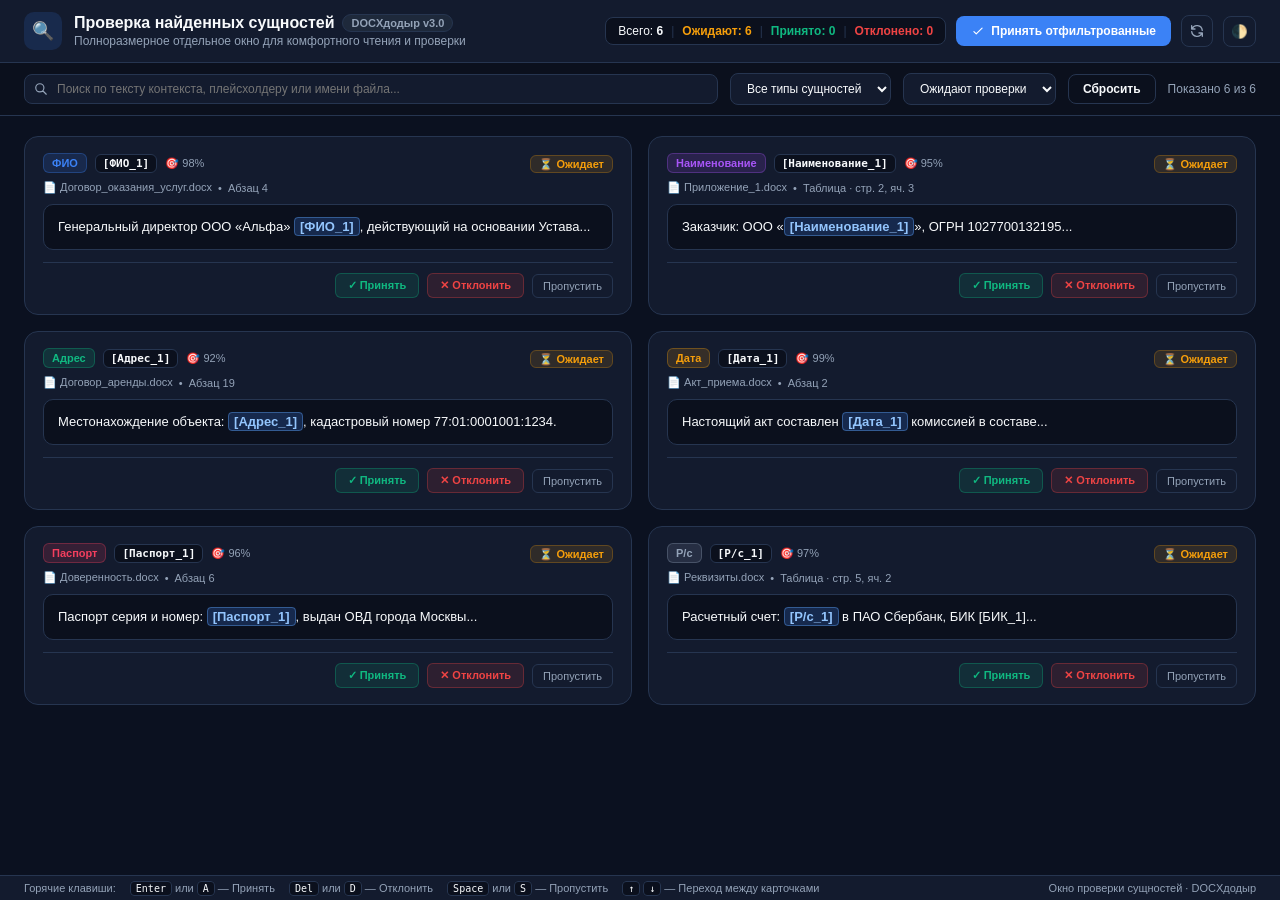
==== web/review_window.html @ bb22cbf1 "feat: initial public release of DOCXдодыр v3.0.1" ====
<!DOCTYPE html>
<html lang="ru" class="dark">
<head>
    <meta charset="UTF-8">
    <meta name="viewport" content="width=device-width, initial-scale=1.0">
    <title>Проверка найденных сущностей — DOCXдодыр</title>
    <style>
        :root {
            --bg-body: #f1f5f9;
            --bg-header: #ffffff;
            --bg-card: #ffffff;
            --bg-inner: #f8fafc;
            --border: #e2e8f0;
            --border-hover: #3b82f6;
            --text-main: #0f172a;
            --text-muted: #64748b;
            --primary: #2563eb;
            --primary-hover: #1d4ed8;
            --badge-bg: #e2e8f0;
            --badge-text: #334155;
            --token-bg: rgba(37, 99, 235, 0.12);
            --token-border: rgba(37, 99, 235, 0.3);
            --token-text: #1d4ed8;
        }

        html.dark {
            --bg-body: #0b1120;
            --bg-header: #131b2e;
            --bg-card: #131b2e;
            --bg-inner: #0b101d;
            --border: #263550;
            --border-hover: #60a5fa;
            --text-main: #f8fafc;
            --text-muted: #94a3b8;
            --primary: #3b82f6;
            --primary-hover: #2563eb;
            --badge-bg: #1e293b;
            --badge-text: #cbd5e1;
            --token-bg: rgba(59, 130, 246, 0.22);
            --token-border: rgba(96, 165, 250, 0.4);
            --token-text: #93c5fd;
        }

        * {
            box-sizing: border-box;
            margin: 0;
            padding: 0;
        }

        body {
            background-color: var(--bg-body);
            color: var(--text-main);
            font-family: -apple-system, BlinkMacSystemFont, "Segoe UI", Roboto, "Helvetica Neue", Arial, sans-serif;
            height: 100vh;
            display: flex;
            flex-direction: column;
            overflow: hidden;
        }

        /* Top Header */
        header {
            background-color: var(--bg-header);
            border-bottom: 1px solid var(--border);
            padding: 12px 24px;
            display: flex;
            align-items: center;
            justify-content: space-between;
            gap: 16px;
            flex-shrink: 0;
            box-shadow: 0 1px 3px rgba(0,0,0,0.05);
        }

        .header-title-box {
            display: flex;
            align-items: center;
            gap: 12px;
        }

        .header-icon {
            width: 38px;
            height: 38px;
            border-radius: 10px;
            background: rgba(59, 130, 246, 0.15);
            color: var(--primary);
            display: flex;
            align-items: center;
            justify-content: center;
            font-size: 18px;
        }

        .header-title {
            font-size: 16px;
            font-weight: 700;
            color: var(--text-main);
            display: flex;
            align-items: center;
            gap: 8px;
        }

        .header-subtitle {
            font-size: 12px;
            color: var(--text-muted);
            margin-top: 2px;
        }

        .badge-app {
            font-size: 11px;
            font-weight: 600;
            padding: 2px 8px;
            border-radius: 9999px;
            background: var(--badge-bg);
            color: var(--text-muted);
            border: 1px solid var(--border);
        }

        /* Stats & Toolbar */
        .stats-pills {
            display: flex;
            align-items: center;
            gap: 8px;
            background: var(--bg-inner);
            border: 1px solid var(--border);
            padding: 6px 12px;
            border-radius: 8px;
            font-size: 12px;
        }

        .stats-pills .divider {
            color: var(--border);
        }

        .stat-val-amber { color: #f59e0b; font-weight: 600; }
        .stat-val-green { color: #10b981; font-weight: 600; }
        .stat-val-red { color: #ef4444; font-weight: 600; }

        .btn {
            display: inline-flex;
            align-items: center;
            justify-content: center;
            gap: 6px;
            padding: 7px 14px;
            font-size: 12px;
            font-weight: 600;
            border-radius: 8px;
            border: 1px solid transparent;
            cursor: pointer;
            transition: all 0.15s ease;
            white-space: nowrap;
        }

        .btn-primary {
            background-color: var(--primary);
            color: #ffffff;
        }
        .btn-primary:hover {
            background-color: var(--primary-hover);
        }

        .btn-outline {
            background-color: transparent;
            border-color: var(--border);
            color: var(--text-main);
        }
        .btn-outline:hover {
            background-color: var(--bg-inner);
            border-color: var(--border-hover);
        }

        .btn-icon {
            padding: 7px;
            color: var(--text-muted);
            background: transparent;
            border: 1px solid var(--border);
            border-radius: 8px;
            cursor: pointer;
            display: flex;
            align-items: center;
            justify-content: center;
        }
        .btn-icon:hover {
            color: var(--text-main);
            background: var(--bg-inner);
        }

        /* Filter Toolbar */
        .filter-toolbar {
            background-color: var(--bg-inner);
            border-bottom: 1px solid var(--border);
            padding: 10px 24px;
            display: flex;
            align-items: center;
            gap: 12px;
            flex-wrap: wrap;
            flex-shrink: 0;
        }

        .input-search-box {
            position: relative;
            flex: 1;
            min-width: 240px;
        }
        .input-search-box input {
            width: 100%;
            padding: 7px 12px 7px 32px;
            font-size: 12px;
            border-radius: 8px;
            border: 1px solid var(--border);
            background-color: var(--bg-header);
            color: var(--text-main);
            outline: none;
        }
        .input-search-box input:focus {
            border-color: var(--primary);
            box-shadow: 0 0 0 2px rgba(59, 130, 246, 0.2);
        }
        .input-search-box svg {
            position: absolute;
            left: 10px;
            top: 50%;
            transform: translateY(-50%);
            width: 14px;
            height: 14px;
            color: var(--text-muted);
        }

        select {
            padding: 7px 12px;
            font-size: 12px;
            border-radius: 8px;
            border: 1px solid var(--border);
            background-color: var(--bg-header);
            color: var(--text-main);
            outline: none;
            cursor: pointer;
        }
        select:focus {
            border-color: var(--primary);
        }

        .filter-hint {
            font-size: 12px;
            color: var(--text-muted);
            margin-left: auto;
            white-space: nowrap;
        }

        /* Main Content Cards Feed */
        main {
            flex: 1;
            overflow-y: auto;
            padding: 20px 24px;
        }

        .cards-grid {
            display: grid;
            grid-template-columns: repeat(auto-fill, minmax(500px, 1fr));
            gap: 16px;
            max-width: 1600px;
            margin: 0 auto;
        }

        @media (max-width: 640px) {
            .cards-grid {
                grid-template-columns: 1fr;
            }
        }

        .card {
            background-color: var(--bg-card);
            border: 1px solid var(--border);
            border-radius: 14px;
            padding: 16px 18px;
            display: flex;
            flex-direction: column;
            justify-content: space-between;
            gap: 12px;
            transition: border-color 0.15s ease, box-shadow 0.15s ease;
        }
        .card:hover {
            border-color: var(--border-hover);
            box-shadow: 0 4px 18px rgba(0,0,0,0.06);
        }
        .card.selected {
            border-color: var(--primary);
            box-shadow: 0 0 0 2px var(--primary);
        }

        .card-top {
            display: flex;
            align-items: center;
            justify-content: space-between;
            gap: 8px;
            flex-wrap: wrap;
        }

        .card-tags {
            display: flex;
            align-items: center;
            gap: 8px;
            flex-wrap: wrap;
        }

        .pill-type {
            font-size: 11px;
            font-weight: 700;
            padding: 3px 8px;
            border-radius: 6px;
            border: 1px solid transparent;
        }
        .pill-token {
            font-family: ui-monospace, SFMono-Regular, Menlo, Monaco, Consolas, monospace;
            font-size: 11px;
            font-weight: 600;
            padding: 2px 7px;
            border-radius: 6px;
            background: var(--bg-inner);
            color: var(--text-main);
            border: 1px solid var(--border);
        }

        .pill-status {
            font-size: 11px;
            font-weight: 600;
            padding: 2px 8px;
            border-radius: 6px;
            border: 1px solid transparent;
        }
        .status-pending { background: rgba(245, 158, 11, 0.12); color: #f59e0b; border-color: rgba(245, 158, 11, 0.25); }
        .status-accepted { background: rgba(16, 185, 129, 0.12); color: #10b981; border-color: rgba(16, 185, 129, 0.25); }
        .status-rejected { background: rgba(239, 68, 68, 0.12); color: #ef4444; border-color: rgba(239, 68, 68, 0.25); }
        .status-skipped { background: rgba(148, 163, 184, 0.12); color: #94a3b8; border-color: rgba(148, 163, 184, 0.25); }

        .card-meta {
            font-size: 11px;
            color: var(--text-muted);
            display: flex;
            align-items: center;
            gap: 6px;
        }

        .card-context {
            background-color: var(--bg-inner);
            border: 1px solid var(--border);
            border-radius: 10px;
            padding: 12px 14px;
            font-size: 13px;
            line-height: 1.55;
            color: var(--text-main);
            word-break: break-word;
        }

        .highlight-token {
            background-color: var(--token-bg);
            color: var(--token-text);
            border: 1px solid var(--token-border);
            border-radius: 4px;
            padding: 1px 5px;
            font-weight: 600;
        }

        .card-actions {
            display: flex;
            align-items: center;
            justify-content: flex-end;
            gap: 8px;
            border-top: 1px solid var(--border);
            padding-top: 10px;
        }

        .btn-act-accept {
            background: rgba(16, 185, 129, 0.12);
            color: #10b981;
            border: 1px solid rgba(16, 185, 129, 0.3);
            font-size: 11px;
            font-weight: 600;
            padding: 5px 12px;
            border-radius: 6px;
            cursor: pointer;
            transition: all 0.15s;
        }
        .btn-act-accept:hover {
            background: rgba(16, 185, 129, 0.22);
        }

        .btn-act-reject {
            background: rgba(239, 68, 68, 0.12);
            color: #ef4444;
            border: 1px solid rgba(239, 68, 68, 0.3);
            font-size: 11px;
            font-weight: 600;
            padding: 5px 12px;
            border-radius: 6px;
            cursor: pointer;
            transition: all 0.15s;
        }
        .btn-act-reject:hover {
            background: rgba(239, 68, 68, 0.22);
        }

        .btn-act-skip {
            background: transparent;
            color: var(--text-muted);
            border: 1px solid var(--border);
            font-size: 11px;
            font-weight: 500;
            padding: 5px 10px;
            border-radius: 6px;
            cursor: pointer;
            transition: all 0.15s;
        }
        .btn-act-skip:hover {
            color: var(--text-main);
            background: var(--bg-inner);
        }

        /* Bottom Status Footer */
        footer {
            background-color: var(--bg-header);
            border-top: 1px solid var(--border);
            padding: 6px 24px;
            font-size: 11px;
            color: var(--text-muted);
            display: flex;
            align-items: center;
            justify-content: space-between;
            flex-shrink: 0;
        }

        kbd {
            font-family: ui-monospace, SFMono-Regular, monospace;
            background: var(--bg-inner);
            border: 1px solid var(--border);
            border-radius: 4px;
            padding: 1px 5px;
            font-size: 10px;
            color: var(--text-main);
        }

        .empty-state {
            text-align: center;
            padding: 64px 16px;
            color: var(--text-muted);
        }
        .empty-icon {
            font-size: 42px;
            margin-bottom: 12px;
        }

        /* Custom Scrollbar */
        ::-webkit-scrollbar { width: 8px; height: 8px; }
        ::-webkit-scrollbar-track { background: transparent; }
        ::-webkit-scrollbar-thumb { background: rgba(148, 163, 184, 0.25); border-radius: 4px; }
        ::-webkit-scrollbar-thumb:hover { background: rgba(148, 163, 184, 0.45); }
    </style>
</head>
<body>

    <!-- Header -->
    <header>
        <div class="header-title-box">
            <div class="header-icon">🔍</div>
            <div>
                <div class="header-title">
                    <span>Проверка найденных сущностей</span>
                    <span class="badge-app">DOCXдодыр v3.0</span>
                </div>
                <p class="header-subtitle">Полноразмерное отдельное окно для комфортного чтения и проверки</p>
            </div>
        </div>

        <div style="display: flex; align-items: center; gap: 10px; flex-wrap: wrap;">
            <div class="stats-pills">
                <span>Всего: <strong id="stat-total">0</strong></span>
                <span class="divider">|</span>
                <span class="stat-val-amber">Ожидают: <strong id="stat-pending">0</strong></span>
                <span class="divider">|</span>
                <span class="stat-val-green">Принято: <strong id="stat-accepted">0</strong></span>
                <span class="divider">|</span>
                <span class="stat-val-red">Отклонено: <strong id="stat-rejected">0</strong></span>
            </div>

            <button type="button" class="btn btn-primary" onclick="batchAcceptFiltered()">
                <svg style="width:14px;height:14px;" fill="none" stroke="currentColor" viewBox="0 0 24 24"><path stroke-linecap="round" stroke-linejoin="round" stroke-width="2" d="M5 13l4 4L19 7"/></svg>
                <span>Принять отфильтрованные</span>
            </button>

            <button type="button" class="btn-icon" onclick="refreshList(true)" title="Обновить список">
                <svg style="width:16px;height:16px;" fill="none" stroke="currentColor" viewBox="0 0 24 24"><path stroke-linecap="round" stroke-linejoin="round" stroke-width="2" d="M4 4v5h.582m15.356 2A8.001 8.001 0 004.582 9m0 0H9m11 11v-5h-.581m0 0a8.003 8.003 0 01-15.357-2m15.357 2H15"/></svg>
            </button>

            <button type="button" class="btn-icon" onclick="toggleTheme()" title="Переключить тему">
                <span id="theme-toggle-label">🌓</span>
            </button>
        </div>
    </header>

    <!-- Filters Bar -->
    <div class="filter-toolbar">
        <div class="input-search-box">
            <svg fill="none" stroke="currentColor" viewBox="0 0 24 24"><path stroke-linecap="round" stroke-linejoin="round" stroke-width="2" d="M21 21l-6-6m2-5a7 7 0 11-14 0 7 7 0 0114 0z"/></svg>
            <input type="search" id="filter-search" oninput="onFilterChange()" placeholder="Поиск по тексту контекста, плейсхолдеру или имени файла...">
        </div>

        <select id="filter-type" onchange="onFilterChange()">
            <option value="">Все типы сущностей</option>
        </select>

        <select id="filter-status" onchange="onFilterChange()">
            <option value="pending" selected>Ожидают проверки</option>
            <option value="">Все статусы</option>
            <option value="accepted">Принято</option>
            <option value="rejected">Отклонено</option>
            <option value="skipped">Пропущено</option>
        </select>

        <button type="button" class="btn btn-outline" onclick="resetFilters()">Сбросить</button>

        <span id="filter-hint" class="filter-hint">Загрузка...</span>
    </div>

    <!-- Cards Feed -->
    <main>
        <div id="findings-list" class="cards-grid"></div>

        <div id="empty-state" class="empty-state" style="display:none;">
            <div class="empty-icon">✨</div>
            <h3 style="font-size:16px;font-weight:600;margin-bottom:6px;">Нет находок для проверки</h3>
            <p style="font-size:12px;">Все сущности уже проверены или не подходят под выбранные фильтры.</p>
        </div>

        <div id="load-more-box" style="text-align:center;padding:24px 0;display:none;">
            <button type="button" id="btn-load-more" class="btn btn-outline" style="padding:8px 24px;" onclick="loadMore()">
                Показать следующие находки
            </button>
        </div>
    </main>

    <!-- Footer -->
    <footer>
        <div style="display:flex;align-items:center;gap:14px;">
            <span>Горячие клавиши:</span>
            <span><kbd>Enter</kbd> или <kbd>A</kbd> — Принять</span>
            <span><kbd>Del</kbd> или <kbd>D</kbd> — Отклонить</span>
            <span><kbd>Space</kbd> или <kbd>S</kbd> — Пропустить</span>
            <span><kbd>↑</kbd> <kbd>↓</kbd> — Переход между карточками</span>
        </div>
        <span>Окно проверки сущностей · DOCXдодыр</span>
    </footer>

    <script>
        const state = {
            items: [],
            summary: {},
            totalFiltered: 0,
            limit: 60,
            offset: 0,
            selectedIndex: -1
        };

        // Theme management
        function initTheme() {
            let theme = 'dark';
            try { theme = localStorage.getItem('theme') || 'dark'; } catch(e) {}
            const isDark = theme === 'dark' || (theme === 'system' && window.matchMedia('(prefers-color-scheme: dark)').matches);
            document.documentElement.classList.toggle('dark', isDark);
        }

        function toggleTheme() {
            const isDark = document.documentElement.classList.toggle('dark');
            try { localStorage.setItem('theme', isDark ? 'dark' : 'light'); } catch(e) {}
        }

        function getFilters() {
            return {
                search: document.getElementById('filter-search').value.trim().toLowerCase(),
                entity_type: document.getElementById('filter-type').value,
                status: document.getElementById('filter-status').value
            };
        }

        let filterTimer = null;
        function onFilterChange() {
            clearTimeout(filterTimer);
            filterTimer = setTimeout(() => {
                refreshList(true);
            }, 250);
        }

        function resetFilters() {
            document.getElementById('filter-search').value = '';
            document.getElementById('filter-type').value = '';
            document.getElementById('filter-status').value = 'pending';
            refreshList(true);
        }

        function getTypeStyles(type) {
            const t = (type || '').toLowerCase();
            if (t.includes('фио')) return { bg: 'rgba(59, 130, 246, 0.15)', text: '#3b82f6', border: 'rgba(59, 130, 246, 0.3)' };
            if (t.includes('наименование') || t.includes('организац')) return { bg: 'rgba(168, 85, 247, 0.15)', text: '#a855f7', border: 'rgba(168, 85, 247, 0.3)' };
            if (t.includes('адрес')) return { bg: 'rgba(16, 185, 129, 0.15)', text: '#10b981', border: 'rgba(16, 185, 129, 0.3)' };
            if (t.includes('дата')) return { bg: 'rgba(245, 158, 11, 0.15)', text: '#f59e0b', border: 'rgba(245, 158, 11, 0.3)' };
            if (t.includes('паспорт') || t.includes('документ')) return { bg: 'rgba(244, 63, 94, 0.15)', text: '#f43f5e', border: 'rgba(244, 63, 94, 0.3)' };
            if (t.includes('счет') || t.includes('банк') || t.includes('инн')) return { bg: 'rgba(6, 182, 212, 0.15)', text: '#06b6d4', border: 'rgba(6, 182, 212, 0.3)' };
            return { bg: 'rgba(148, 163, 184, 0.15)', text: '#94a3b8', border: 'rgba(148, 163, 184, 0.3)' };
        }

        function formatPosition(p) {
            if (!p || typeof p !== 'object') return '';
            if (p.kind === 'cell' && p.sheet) return `Лист «${p.sheet}», ячейка ${p.cell || ''}`;
            if (p.kind === 'table_cell') return `${p.scope === 'header_footer' ? 'Колонтитул' : 'Таблица'} · стр. ${(p.row || 0) + 1}, яч. ${(p.column || 0) + 1}`;
            if (p.kind === 'paragraph') return `${p.scope === 'header_footer' ? 'Колонтитул' : 'Абзац'} ${(p.index || 0) + 1}`;
            if (p.page != null) return `Страница ${Number(p.page) + 1}`;
            return '';
        }

        function highlightContext(context, placeholder) {
            if (!context) return '—';
            const div = document.createElement('div');
            div.textContent = context;
            let safe = div.innerHTML;

            if (placeholder) {
                const escaped = placeholder.replace(/[-\/\\^$*+?.()|[\]{}]/g, '\\$&');
                safe = safe.replace(new RegExp(`(${escaped})`, 'gi'), '<span class="highlight-token">$1</span>');
            }
            return safe;
        }

        async function fetchFindings(reset = false) {
            if (reset) {
                state.offset = 0;
                state.items = [];
            }
            const filters = getFilters();
            const api = window.pywebview && window.pywebview.api;
            
            if (api && typeof api.get_review_findings === 'function') {
                try {
                    const res = await api.get_review_findings(
                        filters.entity_type,
                        filters.search,
                        filters.status,
                        0,
                        state.limit,
                        state.offset
                    );
                    return res;
                } catch(e) {
                    console.error('Error in get_review_findings:', e);
                }
            }

            // Fallback for standalone demo
            return getMockFindings(filters, state.limit, state.offset);
        }

        async function refreshList(reset = false) {
            const data = await fetchFindings(reset);
            if (!data) return;

            state.summary = data.summary || {};
            updateStatsBar(data.summary);
            populateTypesDropdown(data.entity_types || []);

            const newItems = data.items || [];
            if (reset) {
                state.items = newItems;
            } else {
                state.items = state.items.concat(newItems);
            }

            const totalFiltered = data.total_filtered != null 
                ? data.total_filtered 
                : (data.filtered_summary ? data.filtered_summary.total : state.items.length);
            state.totalFiltered = totalFiltered;

            renderCards();

            const hint = document.getElementById('filter-hint');
            hint.textContent = totalFiltered > 0
                ? `Показано ${state.items.length} из ${totalFiltered}`
                : 'Находок нет';

            const loadMoreBox = document.getElementById('load-more-box');
            if (state.items.length < totalFiltered) {
                loadMoreBox.style.display = 'block';
                document.getElementById('btn-load-more').textContent = `Показать следующие ${Math.min(state.limit, totalFiltered - state.items.length)} из ${totalFiltered}`;
            } else {
                loadMoreBox.style.display = 'none';
            }
        }

        function updateStatsBar(summary = {}) {
            document.getElementById('stat-total').textContent = summary.total || 0;
            document.getElementById('stat-pending').textContent = summary.pending || 0;
            document.getElementById('stat-accepted').textContent = summary.accepted || 0;
            document.getElementById('stat-rejected').textContent = summary.rejected || 0;
        }

        function populateTypesDropdown(types = []) {
            const select = document.getElementById('filter-type');
            const current = select.value;
            if (select.options.length > 1 && types.length === 0) return;

            select.innerHTML = '<option value="">Все типы сущностей</option>';
            types.sort().forEach(t => {
                const opt = document.createElement('option');
                opt.value = t;
                opt.textContent = t;
                if (t === current) opt.selected = true;
                select.appendChild(opt);
            });
        }

        function escapeHtml(str) {
            if (str == null) return '';
            return String(str)
                .replace(/&/g, '&amp;')
                .replace(/</g, '&lt;')
                .replace(/>/g, '&gt;')
                .replace(/"/g, '&quot;')
                .replace(/'/g, '&#39;');
        }

        function renderCards() {
            const container = document.getElementById('findings-list');
            const empty = document.getElementById('empty-state');
            container.innerHTML = '';

            if (!state.items || state.items.length === 0) {
                empty.style.display = 'block';
                return;
            }
            empty.style.display = 'none';

            state.items.forEach((item, index) => {
                const card = document.createElement('article');
                card.className = `card ${index === state.selectedIndex ? 'selected' : ''}`;
                card.setAttribute('data-id', item.finding_id);
                card.onclick = () => selectCard(index);

                const typeSt = getTypeStyles(item.entity_type);
                const posStr = formatPosition(item.position);
                const docName = item.document_ref ? item.document_ref.split(/[\\/]/).pop() : 'Документ';
                const confidence = item.confidence != null ? `${Math.round(item.confidence * 100)}%` : '';

                let statusBadge = '';
                if (item.status === 'accepted') statusBadge = '<span class="pill-status status-accepted">✓ Принято</span>';
                else if (item.status === 'rejected') statusBadge = '<span class="pill-status status-rejected">✕ Отклонено</span>';
                else if (item.status === 'skipped') statusBadge = '<span class="pill-status status-skipped">↷ Пропущено</span>';
                else statusBadge = '<span class="pill-status status-pending">⏳ Ожидает</span>';

                const safeFindingId = escapeHtml(item.finding_id);
                const safeEntityType = escapeHtml(item.entity_type || 'Сущность');
                const safePlaceholder = escapeHtml(item.placeholder || '');
                const safeConfidence = escapeHtml(confidence);
                const safeDocName = escapeHtml(docName);
                const safeDocRef = escapeHtml(item.document_ref || '');
                const safePosStr = escapeHtml(posStr);

                card.innerHTML = `
                    <div>
                        <div class="card-top">
                            <div class="card-tags">
                                <span class="pill-type" style="background:${typeSt.bg};color:${typeSt.text};border-color:${typeSt.border};">
                                    ${safeEntityType}
                                </span>
                                <span class="pill-token">${safePlaceholder}</span>
                                ${safeConfidence ? `<span style="font-size:11px;color:var(--text-muted);" title="Уверенность распознавания">🎯 ${safeConfidence}</span>` : ''}
                            </div>
                            <div>${statusBadge}</div>
                        </div>

                        <div class="card-meta" style="margin: 8px 0 10px 0;">
                            <span style="max-width:280px;overflow:hidden;text-overflow:ellipsis;white-space:nowrap;" title="${safeDocRef}">📄 ${safeDocName}</span>
                            ${safePosStr ? `<span>•</span><span>${safePosStr}</span>` : ''}
                        </div>

                        <div class="card-context">
                            ${highlightContext(item.redacted_context, item.placeholder)}
                        </div>
                    </div>

                    <div class="card-actions">
                        <button type="button" class="btn-act-accept">
                            ✓ Принять
                        </button>
                        <button type="button" class="btn-act-reject">
                            ✕ Отклонить
                        </button>
                        <button type="button" class="btn-act-skip">
                            Пропустить
                        </button>
                    </div>
                `;

                const btnAccept = card.querySelector('.btn-act-accept');
                const btnReject = card.querySelector('.btn-act-reject');
                const btnSkip = card.querySelector('.btn-act-skip');

                if (btnAccept) {
                    btnAccept.addEventListener('click', (e) => {
                        e.stopPropagation();
                        decide(item.finding_id, 'accepted');
                    });
                }
                if (btnReject) {
                    btnReject.addEventListener('click', (e) => {
                        e.stopPropagation();
                        decide(item.finding_id, 'rejected');
                    });
                }
                if (btnSkip) {
                    btnSkip.addEventListener('click', (e) => {
                        e.stopPropagation();
                        decide(item.finding_id, 'skipped');
                    });
                }

                container.appendChild(card);
            });
        }

        function selectCard(index) {
            state.selectedIndex = index;
            const cards = document.querySelectorAll('.card');
            cards.forEach((c, i) => c.classList.toggle('selected', i === index));
            if (cards[index]) {
                cards[index].scrollIntoView({ behavior: 'smooth', block: 'nearest' });
            }
        }

        async function decide(findingId, status) {
            const api = window.pywebview && window.pywebview.api;
            if (api && typeof api.decide_review_finding === 'function') {
                try {
                    await api.decide_review_finding(findingId, status, '');
                } catch(e) {
                    console.error('decide error:', e);
                }
            } else {
                const it = state.items.find(x => x.finding_id === findingId);
                if (it) it.status = status;
            }

            const item = state.items.find(x => x.finding_id === findingId);
            if (item) {
                item.status = status;
                const fStatus = document.getElementById('filter-status').value;
                if (fStatus === 'pending') {
                    refreshList(false);
                    return;
                }
            }
            renderCards();
        }

        async function batchAcceptFiltered() {
            const filters = getFilters();
            if (!confirm('Принять все отфильтрованные сущности?')) return;

            const api = window.pywebview && window.pywebview.api;
            if (api && typeof api.batch_decide_review_findings === 'function') {
                try {
                    await api.batch_decide_review_findings(null, 'accepted', filters.entity_type, filters.search, 0);
                    await refreshList(true);
                } catch (e) {
                    console.error('batch accept error:', e);
                }
            } else {
                state.items.forEach(i => i.status = 'accepted');
                renderCards();
            }
        }

        async function loadMore() {
            state.offset += state.limit;
            await refreshList(false);
        }

        // Keyboard navigation
        document.addEventListener('keydown', (e) => {
            if (e.target.tagName === 'INPUT' || e.target.tagName === 'SELECT') return;

            if (e.key === 'ArrowDown') {
                e.preventDefault();
                selectCard(Math.min(state.selectedIndex + 1, state.items.length - 1));
            } else if (e.key === 'ArrowUp') {
                e.preventDefault();
                selectCard(Math.max(state.selectedIndex - 1, 0));
            } else if (e.key === 'Enter' || e.key.toLowerCase() === 'a' || e.key.toLowerCase() === 'ф') {
                if (state.selectedIndex >= 0 && state.items[state.selectedIndex]) {
                    decide(state.items[state.selectedIndex].finding_id, 'accepted');
                }
            } else if (e.key === 'Delete' || e.key.toLowerCase() === 'd' || e.key.toLowerCase() === 'в') {
                if (state.selectedIndex >= 0 && state.items[state.selectedIndex]) {
                    decide(state.items[state.selectedIndex].finding_id, 'rejected');
                }
            } else if (e.key === ' ' || e.key.toLowerCase() === 's' || e.key.toLowerCase() === 'ы') {
                if (state.selectedIndex >= 0 && state.items[state.selectedIndex]) {
                    decide(state.items[state.selectedIndex].finding_id, 'skipped');
                }
            }
        });

        // Mock data generator for standalone viewing
        function getMockFindings(filters, limit, offset) {
            const mock = [
                { id: '1', type: 'ФИО', token: '[ФИО_1]', doc: 'Договор_оказания_услуг.docx', pos: { kind: 'paragraph', index: 3 }, text: 'Генеральный директор ООО «Альфа» [ФИО_1], действующий на основании Устава...', conf: 0.98, status: 'pending' },
                { id: '2', type: 'Наименование', token: '[Наименование_1]', doc: 'Приложение_1.docx', pos: { kind: 'table_cell', row: 1, column: 2 }, text: 'Заказчик: ООО «[Наименование_1]», ОГРН 1027700132195...', conf: 0.95, status: 'pending' },
                { id: '3', type: 'Адрес', token: '[Адрес_1]', doc: 'Договор_аренды.docx', pos: { kind: 'paragraph', index: 18 }, text: 'Местонахождение объекта: [Адрес_1], кадастровый номер 77:01:0001001:1234.', conf: 0.92, status: 'pending' },
                { id: '4', type: 'Дата', token: '[Дата_1]', doc: 'Акт_приема.docx', pos: { kind: 'paragraph', index: 1 }, text: 'Настоящий акт составлен [Дата_1] комиссией в составе...', conf: 0.99, status: 'pending' },
                { id: '5', type: 'Паспорт', token: '[Паспорт_1]', doc: 'Доверенность.docx', pos: { kind: 'paragraph', index: 5 }, text: 'Паспорт серия и номер: [Паспорт_1], выдан ОВД города Москвы...', conf: 0.96, status: 'pending' },
                { id: '6', type: 'Р/с', token: '[Р/с_1]', doc: 'Реквизиты.docx', pos: { kind: 'table_cell', row: 4, column: 1 }, text: 'Расчетный счет: [Р/с_1] в ПАО Сбербанк, БИК [БИК_1]...', conf: 0.97, status: 'pending' }
            ];
            let filtered = mock;
            if (filters.entity_type) filtered = filtered.filter(x => x.type === filters.entity_type);
            if (filters.status) filtered = filtered.filter(x => x.status === filters.status);
            return {
                summary: { total: mock.length, pending: mock.length, accepted: 0, rejected: 0 },
                filtered_summary: { total: filtered.length, pending: filtered.length, accepted: 0, rejected: 0 },
                items: filtered.slice(offset, offset + limit).map(m => ({
                    finding_id: m.id,
                    entity_type: m.type,
                    placeholder: m.token,
                    document_ref: m.doc,
                    position: m.pos,
                    redacted_context: m.text,
                    confidence: m.conf,
                    status: m.status
                })),
                entity_types: ['ФИО', 'Наименование', 'Адрес', 'Дата', 'Паспорт', 'Р/с'],
                total_filtered: filtered.length
            };
        }

        document.addEventListener('DOMContentLoaded', () => {
            initTheme();
            refreshList(true);
        });
    </script>
</body>
</html>
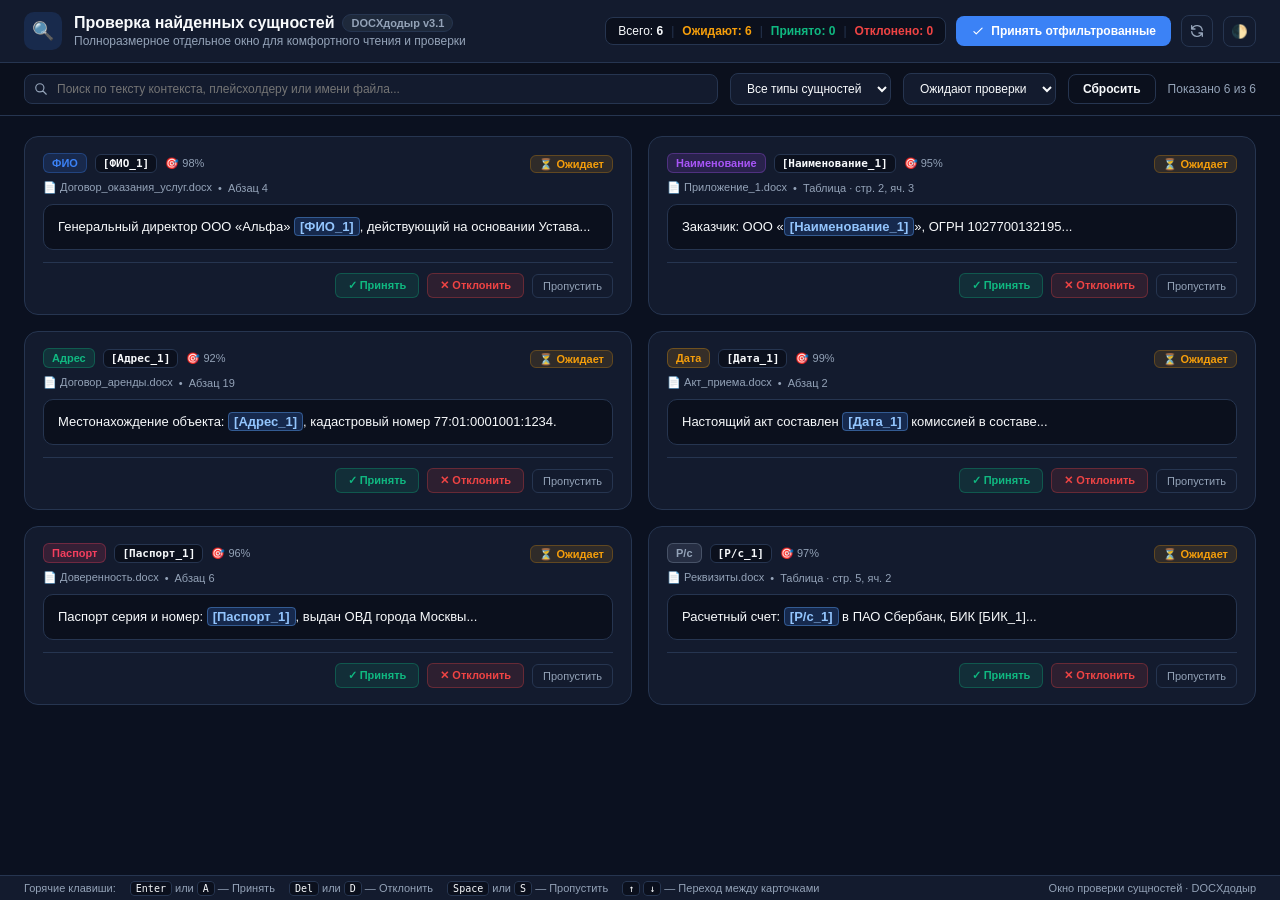
==== commit c105ca5e: "feat: update DOCXдодыр to v3.1.0 with Indra OCR, PPTX and text format support - Canonical version bu" ====
--- a/web/review_window.html
+++ b/web/review_window.html
@@ -462,7 +462,7 @@
             <div>
                 <div class="header-title">
                     <span>Проверка найденных сущностей</span>
-                    <span class="badge-app">DOCXдодыр v3.0</span>
+                    <span class="badge-app">DOCXдодыр v3.1</span>
                 </div>
                 <p class="header-subtitle">Полноразмерное отдельное окно для комфортного чтения и проверки</p>
             </div>
